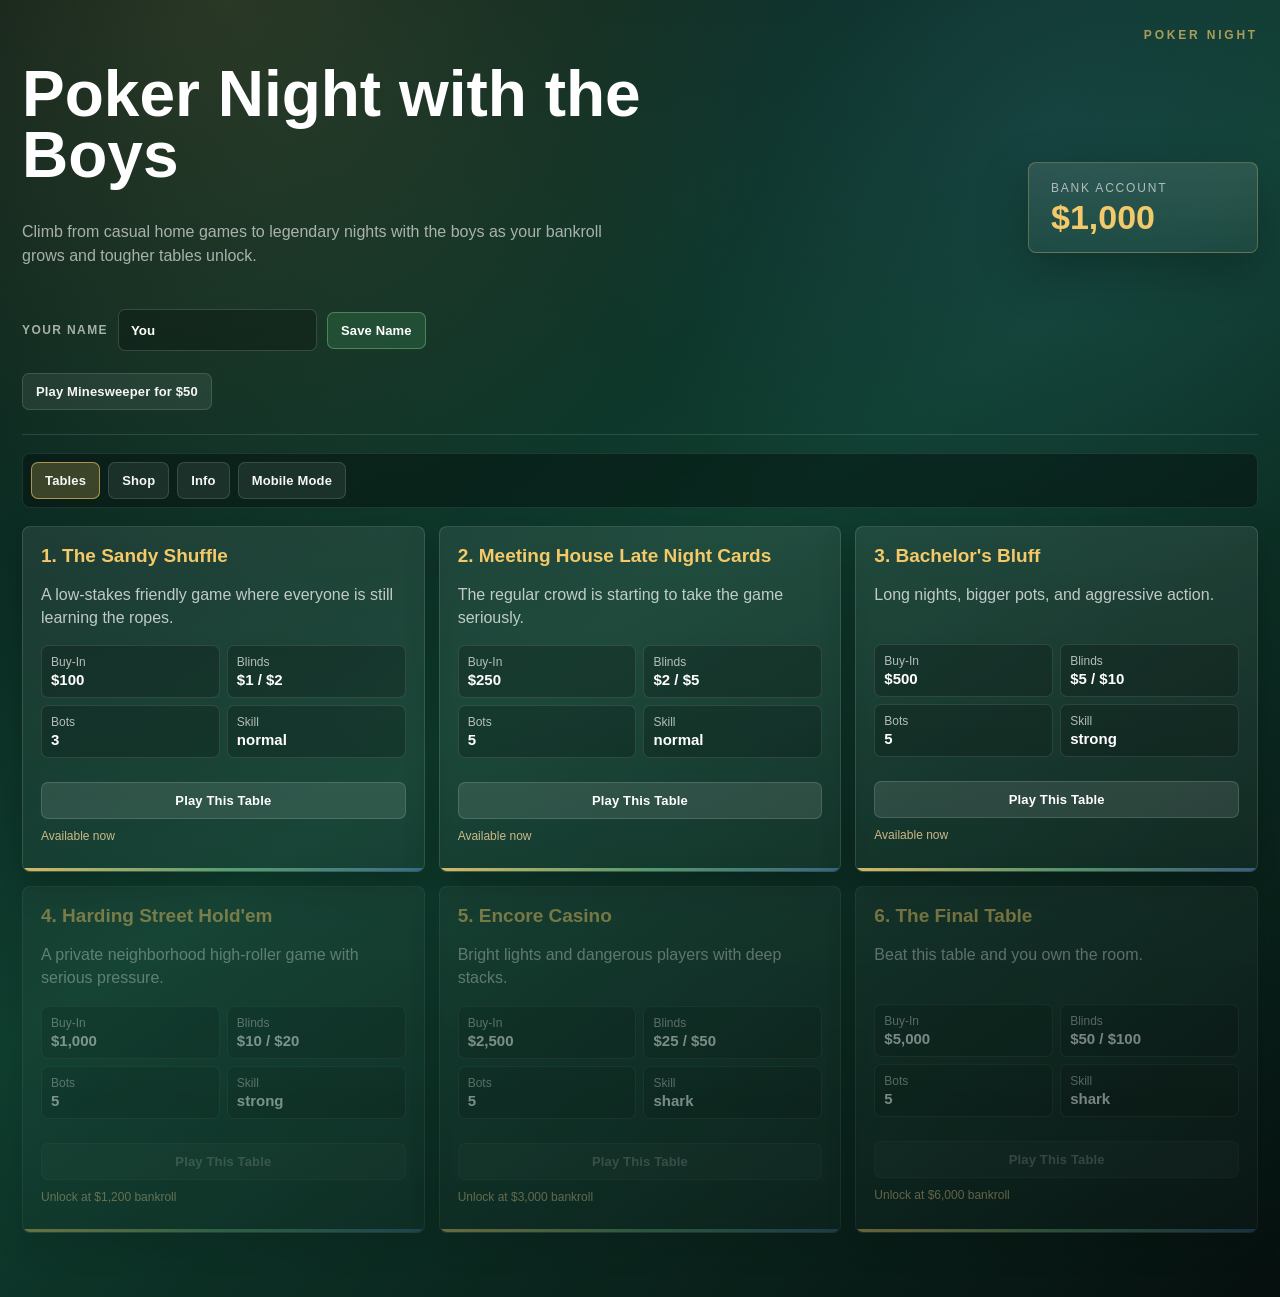
==== index.html @ 71f898cb "Rename pokernight.html to index.html" ====
﻿<!DOCTYPE html>
<html lang="en">
<head>
  <meta charset="UTF-8" />
  <meta name="viewport" content="width=device-width, initial-scale=1.0" />
  <title>Poker Night with the Boys</title>
  <link rel="stylesheet" href="./src/styles.css" />
</head>
<body>
<div class="app">
  <section id="menuScreen">
    <div class="menu-hero">
      <h1>Poker Night with the Boys</h1>
      <p>Climb from casual home games to legendary nights with the boys as your bankroll grows and tougher tables unlock.</p>
      <div class="bankroll-card"><span>Bank Account</span><strong id="menuBankroll">$1,000</strong></div>
      <div class="menu-name-row">
        <label for="playerNameInput">Your Name</label>
        <input id="playerNameInput" type="text" maxlength="18" value="You" />
        <button id="saveNameBtn" class="ok-btn">Save Name</button>
      </div>
      <div class="menu-utility-row">
        <button id="openMinesBtn" class="neutral-btn">Play Minesweeper for $<span id="mineRewardBtnText">50</span></button>
      </div>
    </div>
    <div class="menu-actions">
      <button id="showTablesBtn" class="neutral-btn">Tables</button>
      <button id="showShopBtn" class="neutral-btn">Shop</button>
      <button id="showInfoBtn" class="neutral-btn">Info</button>
      <button id="toggleMobileModeBtn" class="neutral-btn">Mobile Mode</button>
    </div>

    <section id="sessionRecapPanel" class="menu-panel hidden">
      <div class="menu-panel-heading-row">
        <h2>Session Recap</h2>
        <button id="closeSessionRecapBtn" class="neutral-btn">Close Recap</button>
      </div>
      <div id="sessionRecapGrid" class="locations"></div>
    </section>

    <section id="tablesPage" class="menu-page">
      <section id="minesPanel" class="menu-panel hidden">
        <h2>Bailout Minesweeper</h2>
        <p>Clear the board without hitting a mine to earn $<span id="mineRewardText">50</span>.</p>
        <div id="mineStatus">Good luck.</div>
        <div id="mineBoard"></div>
        <div class="menu-panel-actions">
          <button id="flagModeBtn" class="ok-btn">Flag Mode: OFF</button>
          <button id="newMinesBtn" class="neutral-btn">New Minesweeper Board</button>
        </div>
      </section>

      <div class="locations" id="locations"></div>
    </section>

    <section id="shopPage" class="menu-page hidden">
      <div class="menu-page-header">
        <div>
          <h2>Shop</h2>
          <p>Buy upgrades, equip companions, and tune the room before sitting down.</p>
        </div>
        <button class="backToTablesBtn neutral-btn">Back to Tables</button>
      </div>

      <div class="submenu-actions" data-submenu="shop">
        <button id="showPowerUpsTab" class="neutral-btn" data-subpage-target="powerUpsPanel">Power-Ups</button>
        <button id="showCompanionsTab" class="neutral-btn" data-subpage-target="companionsPanel">Companions</button>
        <button id="showCosmeticsTab" class="neutral-btn" data-subpage-target="shopPanel">Cosmetics</button>
      </div>

      <section id="powerUpsPanel" class="menu-panel submenu-panel" data-subpage="shop">
        <h2>Power-Ups</h2>
        <p>Useful unlocks that add information, safety, or small rebates without changing the cards.</p>
        <div id="powerUpsGrid" class="locations"></div>
      </section>

      <section id="companionsPanel" class="menu-panel submenu-panel hidden" data-subpage="shop">
        <h2>Companions</h2>
        <p>Equip one companion for a small passive perk and table flavor.</p>
        <div id="companionsGrid" class="locations"></div>
      </section>

      <section id="shopPanel" class="menu-panel submenu-panel hidden" data-subpage="shop">
        <h2>Cosmetics</h2>
        <p>Buy cosmetics with your bankroll. Owned cosmetics stay unlocked.</p>
        <div id="shopGrid" class="locations"></div>
      </section>
    </section>

    <section id="infoPage" class="menu-page hidden">
      <div class="menu-page-header">
        <div>
          <h2>Info</h2>
          <p>Review opponents, career progress, play style, and achievements.</p>
        </div>
        <button class="backToTablesBtn neutral-btn">Back to Tables</button>
      </div>

      <div class="submenu-actions" data-submenu="info">
        <button id="showBotsTab" class="neutral-btn" data-subpage-target="botsPanel">Bots</button>
        <button id="showCareerTab" class="neutral-btn" data-subpage-target="careerPanel">Career</button>
        <button id="showProfileTab" class="neutral-btn" data-subpage-target="playerProfilePanel">Profile</button>
        <button id="showAchievementsTab" class="neutral-btn" data-subpage-target="achievementsPanel">Achievements</button>
      </div>

      <section id="botsPanel" class="menu-panel submenu-panel" data-subpage="info">
        <h2>Bot Personalities</h2>
        <div id="botsGrid" class="locations"></div>
      </section>

      <section id="careerPanel" class="menu-panel submenu-panel hidden" data-subpage="info">
        <h2>Career Stats</h2>
        <div id="careerStatsGrid" class="locations"></div>
      </section>

      <section id="playerProfilePanel" class="menu-panel submenu-panel hidden" data-subpage="info">
        <h2>Player Profile</h2>
        <div id="playerProfileContent"></div>
      </section>

      <section id="achievementsPanel" class="menu-panel submenu-panel hidden" data-subpage="info">
        <h2>Achievements</h2>
        <div id="achievementsGrid" class="locations"></div>
      </section>
    </section>

    <div style="height:10px"></div>
  </section>

  <section id="gameScreen" class="hidden">
    <header>
      <div class="table-title"><h1 id="tableName">Texas Hold'em</h1><small id="tableSubtitle"></small></div>
      <div class="top-stats">
        <div class="money-summary">
          <div class="money-part"><small>Bank</small><strong id="bankrollTop">$1,000</strong></div>
          <div class="money-part"><small>Table Stack</small><strong id="heroChips">$1,000</strong></div>
          <div class="money-part money-total"><small>Total Money</small><strong id="totalMoneyTop">$2,000</strong></div>
        </div>
        <div class="stat"><small>Hand</small><strong id="handNum">1</strong></div>
        <div class="stat"><small>Pot</small><strong id="topPot">$0</strong></div>
        <div class="stat"><small>To Call</small><strong id="toCall">$0</strong></div>
        
      </div>
    </header>

    <main class="table-wrap">
      <section class="players" id="players"></section>
      <section class="center-area">
        <div class="pot-display">Pot: <span id="pot">$0</span></div>
        <div id="potBreakdown" style="display:flex; justify-content:center; gap:8px; flex-wrap:wrap; margin:0 0 8px;"></div>
        <div id="potChips" class="pot-chips"></div>
        <div id="actionBanner" class="action-banner">Waiting for action...</div>
        <div id="oddsHelperLine" class="odds-helper-line"></div>
        <div class="community" id="community"></div>
        <div class="message" id="message">Choose an action.</div>
        
      </section>
      <section class="hero-area" id="heroArea"></section>
    </main>

    <div class="action-dock">
      <section class="controls">
        <button id="foldBtn" class="danger-btn">Fold</button>
        <button id="checkBtn" class="neutral-btn">Check</button>
        <button id="callBtn">Call</button>
        <button id="betBtn" class="ok-btn">Raise 3x</button>
        <button id="nextHandBtn" class="neutral-btn">Next Hand</button>
      </section>
      <div class="raise-box">
        <button id="raise2xBtn" class="neutral-btn">2x BB</button>
        <button id="raise3xBtn" class="ok-btn">3x BB</button>
        <button id="raise5xBtn" class="neutral-btn">5x BB</button>
        <button id="allInBtn" class="danger-btn">All In</button>
        <button id="oddsTipBtn" class="neutral-btn">Tip SB for Odds</button>
        <div style="display:flex; align-items:center; gap:8px; flex-wrap:wrap; justify-content:center; color:white; font-weight:bold;">
          <label for="customBetSlider">Custom:</label>
          <input id="customBetSlider" type="range" min="0" max="0" step="1" value="0" style="width:160px; accent-color:var(--gold);" />
          <span id="customBetAmount" style="color:var(--gold); min-width:70px; text-align:right;">$0</span>
          <button id="customBetBtn" class="ok-btn">Bet</button>
        </div>
        <button id="leaveTableBtn" class="neutral-btn">Cash Out / Menu</button>
      </div>
    </div>
    <section class="log" id="log"></section>
  </section>
</div>
<script type="module" src="./src/game.js"></script>
</body>
</html>
---- src/styles.css ----
:root{--felt:#0f5f3d;--felt-dark:#07321f;--gold:#f3c969;--card:#f8f8f5;--ink:#171717;--panel:rgba(0,0,0,.38);--danger:#ff8585;--ok:#8fee9f}
    *{box-sizing:border-box} body{margin:0;font-family:Arial,Helvetica,sans-serif;color:#fff;min-height:100vh;background:radial-gradient(circle at center,rgba(255,255,255,.08),transparent 42%),linear-gradient(135deg,var(--felt),var(--felt-dark));overflow-x:hidden}.app{max-width:1680px;margin:0 auto;padding:10px 16px}h1,h2,h3{margin:0}.hidden{display:none!important}button{cursor:pointer;border:0;border-radius:12px;padding:12px 14px;font-weight:800;color:#162113;background:var(--gold);box-shadow:0 6px 0 #9f7730,0 12px 22px rgba(0,0,0,.28)}button:disabled{opacity:.42;cursor:not-allowed}.danger-btn{background:var(--danger);box-shadow:0 6px 0 #9d3535,0 12px 22px rgba(0,0,0,.28)}.ok-btn{background:var(--ok);box-shadow:0 6px 0 #34984a,0 12px 22px rgba(0,0,0,.28)}.neutral-btn{background:#d9e1e8;box-shadow:0 6px 0 #7b858e,0 12px 22px rgba(0,0,0,.28)}
    .menu-hero{text-align:center;padding:26px 12px 18px}.menu-hero h1{font-size:42px;letter-spacing:.5px}.menu-hero p{opacity:.86;font-size:17px}.bankroll-card{display:inline-flex;gap:14px;align-items:center;background:var(--panel);border:1px solid rgba(255,255,255,.16);border-radius:18px;padding:14px 20px;margin-top:10px}.bankroll-card strong{font-size:26px;color:var(--gold)}.locations{display:grid;grid-template-columns:repeat(3,1fr);gap:16px;margin-top:22px}.location{position:relative;min-height:245px;border-radius:24px;padding:18px;background:linear-gradient(145deg,rgba(0,0,0,.34),rgba(255,255,255,.08));border:1px solid rgba(255,255,255,.16);box-shadow:0 18px 45px rgba(0,0,0,.28);overflow:hidden}.location:before{content:"";position:absolute;inset:0;background:radial-gradient(circle at 20% 10%,rgba(243,201,105,.22),transparent 36%);pointer-events:none}.location.locked{filter:grayscale(.75);opacity:.58}.location h3{position:relative;font-size:23px;color:var(--gold)}.location p,.location div,.location button{position:relative}.location p{opacity:.86;min-height:44px}.loc-stats{display:grid;grid-template-columns:1fr 1fr;gap:8px;margin:12px 0}.pill{background:rgba(0,0,0,.32);border:1px solid rgba(255,255,255,.1);border-radius:12px;padding:9px;font-size:13px}.pill b{display:block;color:#fff;font-size:16px;margin-top:2px}.location button{width:100%;margin-top:8px}.unlock-note{font-size:13px;color:#ffdca0;margin-top:10px;min-height:32px}
    header{display:flex;align-items:center;justify-content:space-between;gap:16px;margin-bottom:14px}.top-stats{display:flex;flex-wrap:wrap;gap:10px;justify-content:flex-end;align-items:stretch}.money-summary{display:flex;align-items:center;gap:10px;background:rgba(0,0,0,.46);border:1px solid rgba(243,201,105,.34);border-radius:14px;padding:10px 14px}.money-part{text-align:center;min-width:86px}.money-part small,.stat small{display:block;opacity:.72;font-size:12px;margin-bottom:3px}.money-part strong,.stat strong{color:var(--gold);font-size:18px}.money-total strong{font-size:23px;color:#8fee9f}.money-op{opacity:.72;font-weight:900}.stat{background:var(--panel);border:1px solid rgba(255,255,255,.14);border-radius:14px;padding:10px 12px;min-width:92px;text-align:center}.table-title small{display:block;opacity:.75;margin-top:3px}.table-wrap{position:relative;border-radius:44px;min-height:520px;padding:16px;background:var(--table-felt-bg, radial-gradient(ellipse at center,rgba(255,255,255,.08),transparent 55%),radial-gradient(ellipse at center,#14764c 0%,#0e5838 62%,#07321f 100%));border:14px solid #5a3522;box-shadow:0 24px 70px rgba(0,0,0,.45),inset 0 0 40px rgba(0,0,0,.38);overflow:hidden}.table-wrap:before{content:"";position:absolute;inset:18px;border-radius:34px;border:2px dashed rgba(255,255,255,.14);pointer-events:none}.players{display:grid;grid-template-columns:repeat(5,1fr);gap:10px;position:relative;z-index:2}.seat{background:rgba(0,0,0,.28);border:1px solid rgba(255,255,255,.14);border-radius:18px;padding:10px;min-height:118px;box-shadow:0 10px 24px rgba(0,0,0,.2)}.seat.active{outline:3px solid var(--gold);box-shadow:0 0 24px rgba(243,201,105,.35)}.seat.winner{outline:4px solid #8fee9f;box-shadow:0 0 32px rgba(143,238,159,.65), inset 0 0 28px rgba(143,238,159,.12)}.seat.folded{opacity:.5}.seat.out{opacity:.25;filter:grayscale(1)}.seat-header{display:flex;justify-content:space-between;gap:8px;align-items:center;margin-bottom:8px;font-weight:800}.badge{font-size:11px;padding:3px 7px;border-radius:99px;background:rgba(255,255,255,.16)}.dealer{background:var(--gold);color:#2b1d10}.allin{background:#ffad60;color:#301700}.winner-badge{background:#8fee9f;color:#05300d}.hand-label{margin-top:7px;color:#8fee9f;font-weight:900;font-size:13px;min-height:16px}.cards{display:flex;gap:7px;align-items:center;min-height:56px}.card{width:42px;height:58px;border-radius:7px;background:var(--card);color:var(--ink);display:flex;flex-direction:column;align-items:center;justify-content:center;font-weight:900;box-shadow:0 5px 10px rgba(0,0,0,.28);border:1px solid #ddd;line-height:1}.rank{font-size:17px}.suit{font-size:19px;margin-top:4px}.red{color:#c82127}.black{color:#111}.back{background:var(--card-back-bg, linear-gradient(135deg,rgba(255,255,255,.15),transparent),repeating-linear-gradient(45deg,#183a8c,#183a8c 5px,#10265c 5px,#10265c 10px));border-color:var(--card-back-border,#98b5ff)}.seat-info{display:grid;grid-template-columns:repeat(2,1fr);gap:5px;margin-top:8px;font-size:13px}.center-area{position:relative;z-index:2;margin:18px auto 14px;text-align:center;max-width:980px;background:rgba(0,0,0,.22);border:1px solid rgba(255,255,255,.12);border-radius:24px;padding:14px}.community{display:flex;justify-content:center;flex-wrap:wrap;gap:11px;min-height:72px;margin:10px 0 16px}.community .card{width:54px;height:74px;border-radius:9px}.community .rank{font-size:21px}.community .suit{font-size:24px}.pot-display{font-size:22px;color:var(--gold);font-weight:900;margin-bottom:8px}.chip-stack{display:inline-flex;align-items:flex-end;gap:3px;margin-left:5px;vertical-align:middle;animation:chipBounce .28s ease-out both}.bank-chip-stack{display:inline-flex;align-items:flex-end;margin-left:8px;vertical-align:middle;height:30px}.stack-column{position:relative;width:18px;height:30px;margin-right:3px}.stack-column .chip{position:absolute;left:0}.stack-column .chip:nth-child(1){bottom:0}.stack-column .chip:nth-child(2){bottom:4px}.stack-column .chip:nth-child(3){bottom:8px}.stack-column .chip:nth-child(4){bottom:12px}.chip{width:18px;height:18px;border-radius:50%;background:var(--chip-white-bg, radial-gradient(circle at 35% 35%,#ffffff 0 14%,#f1f1f1 15% 60%,#bcbcbc 61% 100%));border:var(--chip-border-width,2px) solid var(--chip-white-border, rgba(90,90,90,.75));box-shadow:var(--chip-shadow,0 2px 4px rgba(0,0,0,.35))}.chip.redchip{background:var(--chip-red-bg, radial-gradient(circle at 35% 35%,#fff 0 14%,#ff6b6b 15% 60%,#a32020 61% 100%));border-color:var(--chip-red-border,#6d1414)}.chip.bluechip{background:var(--chip-blue-bg, radial-gradient(circle at 35% 35%,#fff 0 14%,#74b8ff 15% 60%,#1d4f88 61% 100%));border-color:var(--chip-blue-border,#15385f)}.pot-chips{display:flex;justify-content:center;gap:5px;margin:8px 0 2px;animation:potPop .25s ease-out both}.action-banner{margin:10px auto 6px;padding:12px 16px;border-radius:16px;background:rgba(243,201,105,.16);border:1px solid rgba(243,201,105,.45);color:var(--gold);font-size:20px;font-weight:900;min-height:48px;display:flex;align-items:center;justify-content:center}.odds-helper-line{min-height:22px;font-size:13px;line-height:1.25;opacity:.78;color:#fff}.odds-helper-line.good{color:var(--ok);font-weight:800}.message{min-height:38px;font-size:16px;line-height:1.35;opacity:.95}.hero-area{position:relative;z-index:2;max-width:760px;margin:0 auto}.controls{margin-top:10px;display:grid;grid-template-columns:repeat(5,minmax(88px,1fr));gap:8px}.raise-box{margin-top:12px;display:flex;gap:8px;align-items:center;justify-content:center;background:rgba(0,0,0,.22);border-radius:14px;padding:10px}.log{margin-top:10px;background:rgba(0,0,0,.32);border:1px solid rgba(255,255,255,.12);border-radius:18px;padding:12px;max-height:150px;overflow:auto;font-size:13px;line-height:1.35}.log div{padding:3px 0;border-bottom:1px solid rgba(255,255,255,.06)}select{border-radius:9px;padding:8px 10px;font-weight:800;border:0}@keyframes chipBounce{from{opacity:0;transform:translateY(-8px) scale(.8)}to{opacity:1;transform:translateY(0) scale(1)}}@keyframes potPop{from{opacity:0;transform:scale(.75)}to{opacity:1;transform:scale(1)}}
    @media(max-width:1200px){.players{grid-template-columns:repeat(3,1fr)}}@media(max-width:900px){.locations{grid-template-columns:1fr 1fr}.players{grid-template-columns:1fr 1fr}.controls{grid-template-columns:1fr 1fr}.table-wrap{padding:14px;border-width:8px;border-radius:26px}}@media(max-width:620px){.locations,.players{grid-template-columns:1fr}.controls{grid-template-columns:1fr}.menu-hero h1{font-size:30px}}
    body.mobile-mode .app{padding:6px 8px}body.mobile-mode header{display:block;margin-bottom:8px}body.mobile-mode .table-title{text-align:center;margin-bottom:8px}body.mobile-mode .table-title h1{font-size:24px}body.mobile-mode .table-title small{font-size:12px}body.mobile-mode .top-stats{display:grid;grid-template-columns:1fr 1fr 1fr;gap:6px}body.mobile-mode .money-summary{grid-column:1/-1;display:grid;grid-template-columns:repeat(3,1fr);gap:6px;padding:8px}body.mobile-mode .money-part{min-width:0}body.mobile-mode .money-part strong{font-size:16px}body.mobile-mode .money-total strong{font-size:19px}body.mobile-mode .stat{min-width:0;padding:8px 6px}body.mobile-mode .table-wrap{border-width:6px;border-radius:20px;min-height:0;padding:8px}body.mobile-mode .players{grid-template-columns:1fr 1fr;gap:6px}body.mobile-mode .seat{min-height:0;padding:7px;border-radius:12px}body.mobile-mode .seat-header{font-size:13px;margin-bottom:5px}body.mobile-mode .seat-info{grid-template-columns:1fr;font-size:12px;gap:2px}body.mobile-mode .seat-info span:nth-child(2),body.mobile-mode .seat-info span:nth-child(4){display:none}body.mobile-mode .card{width:34px;height:48px}body.mobile-mode .community .card{width:43px;height:60px}body.mobile-mode .center-area{margin:8px auto;padding:9px;border-radius:16px}body.mobile-mode .action-banner{font-size:16px;min-height:38px;margin:8px auto;padding:9px}body.mobile-mode .message{font-size:14px;min-height:30px}body.mobile-mode .hero-area{max-width:none}body.mobile-mode .controls{position:sticky;bottom:0;z-index:5;grid-template-columns:repeat(2,1fr);gap:6px;background:rgba(4,25,16,.92);padding:8px;border-radius:14px 14px 0 0}body.mobile-mode .controls button,body.mobile-mode .raise-box button{padding:12px 8px}body.mobile-mode .raise-box{display:grid;grid-template-columns:repeat(2,1fr);gap:6px;padding:8px}body.mobile-mode .log{max-height:90px;font-size:12px}
    body.mobile-mode .table-title small,body.mobile-mode .log,body.mobile-mode .seat-header small,body.mobile-mode #players .hand-label{display:none}body.mobile-mode .pot-display{font-size:18px;margin-bottom:4px}body.mobile-mode #potBreakdown{margin-bottom:4px!important}body.mobile-mode #potBreakdown .pill{padding:5px 7px;min-width:86px!important;font-size:12px}body.mobile-mode .players .cards{min-height:42px;gap:4px}body.mobile-mode .players .card{width:29px;height:41px;border-radius:6px}body.mobile-mode .players .rank{font-size:13px}body.mobile-mode .players .suit{font-size:14px;margin-top:2px}body.mobile-mode .community{gap:6px;min-height:58px;margin:6px 0 8px}body.mobile-mode .pot-chips{margin:0}body.mobile-mode .action-banner{margin:6px auto 8px}body.mobile-mode #heroArea .seat{padding:8px}body.mobile-mode #heroArea .cards{justify-content:center}body.mobile-mode .controls{margin-top:6px}body.mobile-mode .raise-box{margin-top:6px}body.mobile-mode .raise-box div{grid-column:1/-1;font-size:13px}body.mobile-mode #customBetSlider{width:130px!important}
    body.mobile-mode #gameScreen{min-height:100dvh;display:flex;flex-direction:column}body.mobile-mode #gameScreen>header{display:none}body.mobile-mode .top-stats{grid-template-columns:repeat(3,minmax(0,1fr));align-items:stretch}body.mobile-mode .top-stats .stat{padding:6px 4px;border-radius:10px}body.mobile-mode .top-stats .stat small{font-size:10px}body.mobile-mode .top-stats .stat strong{font-size:14px}body.mobile-mode .money-summary{border-radius:12px}body.mobile-mode .table-wrap{display:flex;flex-direction:column;gap:8px;flex:1;order:2;border-radius:18px;padding:7px;background:var(--table-felt-bg,radial-gradient(ellipse at center,rgba(255,255,255,.08),transparent 55%),radial-gradient(ellipse at center,#14764c 0%,#0e5838 62%,#07321f 100%))}body.mobile-mode .table-wrap:before{inset:8px;border-radius:14px}body.mobile-mode .players{display:flex;grid-template-columns:none;gap:7px;overflow-x:auto;scroll-snap-type:x proximity;padding:2px 1px 7px;-webkit-overflow-scrolling:touch}body.mobile-mode #players .seat{flex:0 0 138px;scroll-snap-align:start}body.mobile-mode #players .seat-info{display:block!important;margin-top:5px;font-size:12px}body.mobile-mode #players .seat-info span{display:none!important}body.mobile-mode #players .seat-info span:first-child{display:block!important;color:var(--gold);font-weight:900}body.mobile-mode #players .seat-header{align-items:flex-start;min-height:31px}body.mobile-mode #players .seat-header>span:first-child{max-width:82px;white-space:nowrap;overflow:hidden;text-overflow:ellipsis}body.mobile-mode .center-area{order:2;margin:0;max-width:none}body.mobile-mode .hero-area{order:3}body.mobile-mode #heroArea .seat{border-color:rgba(243,201,105,.35);background:rgba(0,0,0,.38)}body.mobile-mode #heroArea .seat-info{display:grid;grid-template-columns:repeat(3,1fr);font-size:12px;text-align:center}body.mobile-mode #heroArea .seat-info span:nth-child(4){display:none}body.mobile-mode #heroArea .seat-info span:first-child b{color:var(--gold)}body.mobile-mode .action-dock{position:sticky;bottom:0;order:4;z-index:8;background:rgba(4,25,16,.94);border:1px solid rgba(255,255,255,.12);border-radius:14px 14px 0 0;padding:8px;box-shadow:0 -12px 30px rgba(0,0,0,.28)}body.mobile-mode .controls{position:static;display:grid;grid-template-columns:repeat(4,minmax(0,1fr));gap:6px;margin:0;padding:0;background:transparent;border-radius:0;box-shadow:none}body.mobile-mode #nextHandBtn{grid-column:1/-1}body.mobile-mode .raise-box{position:static;display:grid;grid-template-columns:1fr 1fr;gap:6px;margin:6px 0 0;padding:6px 0 0;background:transparent;border:0;border-top:1px solid rgba(255,255,255,.12);border-radius:0}body.mobile-mode .raise-box div{display:none!important}body.mobile-mode #raise2xBtn,body.mobile-mode #raise3xBtn,body.mobile-mode #raise5xBtn{display:none}body.mobile-mode #leaveTableBtn{grid-column:1/-1}body.mobile-mode #betBtn{touch-action:none;user-select:none}body.mobile-mode #betBtn.dragging-bet{transform:translateY(-2px);box-shadow:0 8px 0 #34984a,0 18px 34px rgba(0,0,0,.38)}body.mobile-mode .message{display:none}
    body.mobile-mode #shopGrid .pill{display:grid!important;grid-template-columns:1fr;align-items:stretch!important;gap:8px!important}body.mobile-mode #shopGrid .pill>div{min-width:0}body.mobile-mode #shopGrid .pill button{width:100%;margin:0}body.mobile-mode #companionsGrid .location,body.mobile-mode #powerUpsGrid .location{display:flex;flex-direction:column;min-height:190px}body.mobile-mode #companionsGrid .location p,body.mobile-mode #powerUpsGrid .location p{min-height:0}body.mobile-mode #companionsGrid .location .pill,body.mobile-mode #powerUpsGrid .location .pill{margin-top:auto}body.mobile-mode #companionsGrid .location button,body.mobile-mode #powerUpsGrid .location button{width:100%;margin-top:8px}
    .table-wrap:after{content:var(--table-logo-text,"");position:absolute;left:var(--table-logo-left,50%);top:var(--table-logo-top,30%);transform:translate(-50%,-50%) rotate(var(--table-logo-rotate,0deg));z-index:1;pointer-events:none;white-space:pre-line;text-align:center;font-weight:900;font-size:var(--table-logo-size,34px);letter-spacing:var(--table-logo-spacing,2px);line-height:1.05;color:var(--table-logo-color,rgba(255,255,255,0));opacity:var(--table-logo-opacity,0);text-shadow:var(--table-logo-shadow,0 3px 12px rgba(0,0,0,.22))}
    .profile-wrap{display:grid;grid-template-columns:minmax(260px,420px) 1fr;gap:18px;align-items:center;max-width:980px;margin:18px auto 0}.profile-radar{background:rgba(0,0,0,.28);border:1px solid rgba(255,255,255,.14);border-radius:18px;padding:12px}.profile-radar svg{display:block;width:100%;height:auto}.profile-label{fill:#fff;font-size:13px;font-weight:900}.profile-style-label{fill:var(--gold);font-size:12px;font-weight:900}.profile-tip-label{cursor:pointer;text-decoration:underline;text-decoration-thickness:1px;text-underline-offset:3px}.profile-tip-label:hover,.profile-tip-label:focus{filter:drop-shadow(0 0 5px rgba(243,201,105,.85));outline:none}.profile-axis{stroke:rgba(255,255,255,.34);stroke-width:2}.profile-ring{fill:none;stroke:rgba(255,255,255,.16);stroke-width:1.5}.profile-shape{fill:rgba(143,238,159,.34);stroke:#8fee9f;stroke-width:3}.profile-dot{fill:#8fee9f;stroke:#102115;stroke-width:2}.profile-stats{display:grid;grid-template-columns:repeat(2,minmax(140px,1fr));gap:10px}.profile-stat-btn{display:block;width:100%;padding:0;background:transparent;box-shadow:none;color:#fff;text-align:left;border-radius:0}.profile-stat-btn span{display:block;opacity:.9}.profile-stat-btn b{display:block;color:var(--gold);font-size:16px;margin-top:2px}.profile-info{margin-top:12px;background:rgba(0,0,0,.28);border:1px solid rgba(243,201,105,.28);border-radius:14px;padding:12px;line-height:1.4;min-height:78px}.profile-info b{display:block;color:var(--gold);margin-bottom:5px}.profile-note{opacity:.78;line-height:1.45;margin:12px 0 0}.profile-note b{color:var(--gold)}@media(max-width:760px){.profile-wrap{grid-template-columns:1fr}.profile-stats{grid-template-columns:1fr}}

    body{background:radial-gradient(circle at 18% 0%,rgba(243,201,105,.14),transparent 34%),radial-gradient(circle at 82% 10%,rgba(96,165,250,.10),transparent 30%),linear-gradient(145deg,#081b17 0%,#0f3e2f 48%,#06100e 100%)}.app{padding:18px 22px 30px}#menuScreen{max-width:1280px;margin:0 auto;padding:10px 0 24px}.menu-hero{position:relative;text-align:left;padding:36px 0 24px;display:grid;grid-template-columns:minmax(0,1fr) auto;gap:22px;align-items:end;border-bottom:1px solid rgba(255,255,255,.12)}.menu-hero:before{content:"Poker Night";position:absolute;right:0;top:0;font-size:12px;font-weight:800;letter-spacing:2.8px;text-transform:uppercase;color:rgba(243,201,105,.68)}.menu-hero h1{font-size:clamp(34px,5vw,64px);font-weight:900;line-height:.95;letter-spacing:0;max-width:720px}.menu-hero p{grid-column:1;max-width:620px;margin:12px 0 0;color:rgba(255,255,255,.72);font-size:16px;line-height:1.55}.bankroll-card{grid-column:2;grid-row:1 / span 3;align-self:center;display:grid;gap:5px;min-width:230px;margin:0;padding:18px 22px;background:linear-gradient(180deg,rgba(255,255,255,.105),rgba(255,255,255,.045));border:1px solid rgba(243,201,105,.28);border-radius:8px;box-shadow:0 18px 50px rgba(0,0,0,.28)}.bankroll-card span{font-size:12px;text-transform:uppercase;letter-spacing:1.8px;color:rgba(255,255,255,.62)}.bankroll-card strong{font-size:34px;color:#f3c969;line-height:1}.menu-name-row,.menu-utility-row{grid-column:1;display:flex;align-items:center;gap:10px;flex-wrap:wrap}.menu-name-row{margin-top:18px}.menu-name-row label{font-size:12px;text-transform:uppercase;letter-spacing:1.4px;color:rgba(255,255,255,.62);font-weight:800}.menu-name-row input{height:42px;min-width:190px;border:1px solid rgba(255,255,255,.16);border-radius:7px;padding:0 12px;background:rgba(0,0,0,.24);color:#fff;font-weight:800;outline:none}.menu-name-row input:focus{border-color:rgba(243,201,105,.72);box-shadow:0 0 0 3px rgba(243,201,105,.12)}.menu-utility-row{margin-top:0}.menu-actions{display:flex;flex-wrap:wrap;gap:8px;margin:18px 0 4px;padding:8px;background:rgba(3,14,12,.46);border:1px solid rgba(255,255,255,.10);border-radius:8px;backdrop-filter:blur(16px)}#menuScreen button{border-radius:7px;padding:10px 13px;font-size:13px;font-weight:850;letter-spacing:.15px;color:#fff;background:rgba(255,255,255,.10);border:1px solid rgba(255,255,255,.14);box-shadow:none;transition:transform .16s ease,border-color .16s ease,background .16s ease,box-shadow .16s ease}#menuScreen button:hover:not(:disabled){transform:translateY(-1px);border-color:rgba(243,201,105,.48);background:rgba(243,201,105,.14);box-shadow:0 10px 26px rgba(0,0,0,.22)}#menuScreen button:disabled{opacity:.38}#menuScreen .ok-btn{background:rgba(84,190,117,.18);border-color:rgba(143,238,159,.35)}#menuScreen .danger-btn{background:rgba(255,133,133,.15);border-color:rgba(255,133,133,.34)}#menuScreen .neutral-btn{background:rgba(255,255,255,.075);border-color:rgba(255,255,255,.13);color:#f5f7f3}.menu-panel{margin-top:18px;padding:20px;background:linear-gradient(180deg,rgba(255,255,255,.075),rgba(255,255,255,.035));border:1px solid rgba(255,255,255,.12);border-radius:8px;box-shadow:0 18px 48px rgba(0,0,0,.22)}.menu-panel h2{color:#f3c969;text-align:left;font-size:22px;letter-spacing:0}.menu-panel p{max-width:720px;margin:8px 0 0;color:rgba(255,255,255,.72);line-height:1.45}.menu-panel-heading-row{display:flex;align-items:center;justify-content:space-between;gap:12px;flex-wrap:wrap}.menu-panel-actions{display:flex;gap:10px;justify-content:center;flex-wrap:wrap}.locations{grid-template-columns:repeat(3,minmax(0,1fr));gap:14px;margin-top:18px}.location{min-height:225px;border-radius:8px;padding:18px;background:linear-gradient(180deg,rgba(255,255,255,.08),rgba(255,255,255,.035));border:1px solid rgba(255,255,255,.12);box-shadow:0 14px 34px rgba(0,0,0,.24)}.location:before{inset:auto 0 0;height:3px;background:linear-gradient(90deg,rgba(243,201,105,.88),rgba(143,238,159,.54),rgba(96,165,250,.44))}.location:hover{border-color:rgba(243,201,105,.34);transform:translateY(-1px);transition:transform .16s ease,border-color .16s ease}.location h3{font-size:19px;color:#f3c969;line-height:1.2}.location p{opacity:.72;line-height:1.42;min-height:44px}.loc-stats{gap:7px;margin:14px 0}.pill{border-radius:7px;background:rgba(0,0,0,.20);border-color:rgba(255,255,255,.11);padding:9px;color:rgba(255,255,255,.68);font-size:12px}.pill b{font-size:15px;color:#fff}.unlock-note{color:rgba(255,220,160,.78);font-size:12px;min-height:24px}.location.locked{filter:none;opacity:.46}.location button{margin-top:10px}#mineStatus{margin:12px 0 14px;font-weight:900;color:#f3c969}#mineBoard{display:grid;grid-template-columns:repeat(6,42px);gap:6px;justify-content:center;margin:0 auto 14px}
    @media(max-width:900px){.app{padding:14px 14px 24px}.menu-hero{grid-template-columns:1fr;text-align:left;padding-top:32px}.menu-hero:before{left:0;right:auto}.bankroll-card{grid-column:1;grid-row:auto;min-width:0;width:100%;max-width:360px}.menu-actions{align-items:stretch}.menu-actions button{flex:1 1 150px}.locations{grid-template-columns:1fr 1fr}}@media(max-width:620px){.menu-hero h1{font-size:34px}.locations{grid-template-columns:1fr}.menu-name-row input{flex:1 1 180px}.menu-panel{padding:15px}.location{min-height:0}}
    .menu-actions button.active{background:rgba(243,201,105,.22)!important;border-color:rgba(243,201,105,.62)!important;color:#fff;box-shadow:inset 0 0 0 1px rgba(243,201,105,.18)}.menu-page{animation:menuPageIn .18s ease both}.menu-page-header{display:flex;align-items:flex-end;justify-content:space-between;gap:16px;margin-top:22px;padding:18px 0 16px;border-bottom:1px solid rgba(255,255,255,.12)}.menu-page-header h2{font-size:32px;color:#f3c969;line-height:1.15}.menu-page-header p{max-width:640px;margin:8px 0 0;color:rgba(255,255,255,.68);line-height:1.45}.menu-page-header button{white-space:nowrap}.menu-page .menu-panel{margin-top:18px}.menu-page .menu-panel:first-of-type{margin-top:18px}@keyframes menuPageIn{from{opacity:0;transform:translateY(6px)}to{opacity:1;transform:translateY(0)}}@media(max-width:700px){.menu-page-header{align-items:flex-start;flex-direction:column}.menu-page-header button{width:100%}}
    .submenu-actions{display:flex;gap:8px;flex-wrap:wrap;margin:14px 0 0;padding:6px;background:rgba(0,0,0,.20);border:1px solid rgba(255,255,255,.10);border-radius:8px}.submenu-actions button{flex:0 1 auto;min-width:128px}.submenu-actions button.active{background:rgba(143,238,159,.16)!important;border-color:rgba(143,238,159,.46)!important;color:#fff}.submenu-panel{animation:menuPageIn .16s ease both}@media(max-width:620px){.submenu-actions button{flex:1 1 140px;min-width:0}}
    .chip-flight{position:fixed;z-index:9999;pointer-events:none;animation:chipFly .72s cubic-bezier(.18,.76,.22,1) var(--chip-delay,0ms) both;will-change:transform,opacity}.pot-chips{position:relative}.pot-chips:after{content:"";position:absolute;left:50%;top:50%;width:56px;height:24px;border-radius:50%;transform:translate(-50%,-50%);background:rgba(243,201,105,.12);opacity:0;pointer-events:none}.pot-chips:not(:empty):after{animation:potGlow .56s ease-out}.seat.winner .bank-chip-stack{animation:winnerStackPop .5s ease-out both}@keyframes chipFly{0%{opacity:0;transform:translate3d(0,0,0) scale(.72) rotate(0deg)}12%{opacity:1}58%{transform:translate3d(calc(var(--chip-x) * .58),calc(var(--chip-y) * .58 - var(--chip-arc)),0) scale(1.08) rotate(180deg)}100%{opacity:.08;transform:translate3d(var(--chip-x),var(--chip-y),0) scale(.9) rotate(360deg)}}@keyframes potGlow{0%{opacity:.85;transform:translate(-50%,-50%) scale(.5)}100%{opacity:0;transform:translate(-50%,-50%) scale(1.8)}}@keyframes winnerStackPop{from{transform:translateY(7px) scale(.9);filter:brightness(1.4)}to{transform:translateY(0) scale(1);filter:brightness(1)}}@media(prefers-reduced-motion:reduce){.chip-flight,.pot-chips:after,.seat.winner .bank-chip-stack{animation:none!important}}
    body.mobile-mode #potChips{display:flex;min-height:21px;align-items:center;justify-content:center;gap:3px;margin:0 auto 3px;transform:scale(.82);transform-origin:center}body.mobile-mode .seat .chip-stack,body.mobile-mode .seat .bank-chip-stack{display:inline-flex;transform:scale(.72);transform-origin:left bottom;margin-left:3px;height:20px;max-width:54px;overflow:hidden;vertical-align:middle}body.mobile-mode .seat .chip-stack .chip,body.mobile-mode .seat .bank-chip-stack .chip{width:14px;height:14px;border-width:1px}body.mobile-mode .seat .stack-column{width:14px;height:22px;margin-right:1px}body.mobile-mode .seat .stack-column .chip:nth-child(2){bottom:3px}body.mobile-mode .seat .stack-column .chip:nth-child(3){bottom:6px}body.mobile-mode .seat .stack-column .chip:nth-child(4){bottom:9px}body.mobile-mode .pot-chips .chip{width:15px;height:15px;border-width:1px}body.mobile-mode .chip-flight{transform-origin:center}
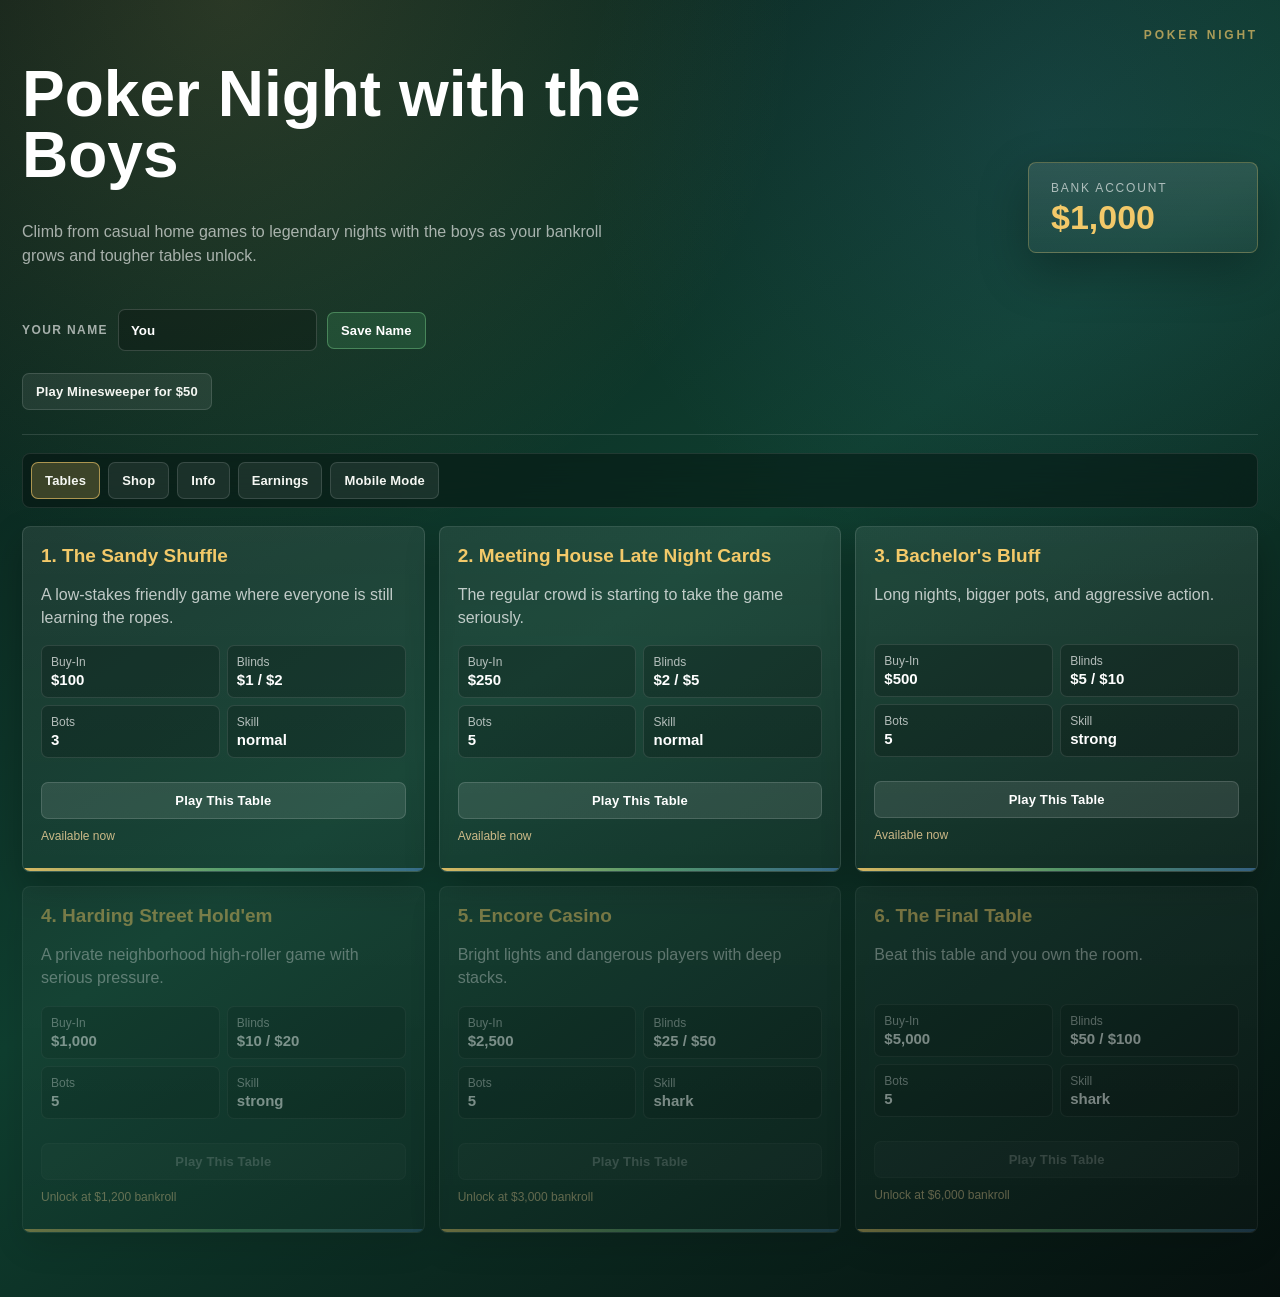
==== commit 02a8ce02: "Add files via upload" ====
--- a/index.html
+++ b/index.html
@@ -1,189 +1,262 @@
-﻿<!DOCTYPE html>
-<html lang="en">
-<head>
-  <meta charset="UTF-8" />
-  <meta name="viewport" content="width=device-width, initial-scale=1.0" />
+﻿<!DOCTYPE html>
+<html lang="en">
+<head>
+  <meta charset="UTF-8" />
+  <meta name="viewport" content="width=device-width, initial-scale=1.0" />
   <title>Poker Night with the Boys</title>
-  <link rel="stylesheet" href="./src/styles.css" />
-</head>
-<body>
-<div class="app">
-  <section id="menuScreen">
-    <div class="menu-hero">
-      <h1>Poker Night with the Boys</h1>
-      <p>Climb from casual home games to legendary nights with the boys as your bankroll grows and tougher tables unlock.</p>
-      <div class="bankroll-card"><span>Bank Account</span><strong id="menuBankroll">$1,000</strong></div>
-      <div class="menu-name-row">
-        <label for="playerNameInput">Your Name</label>
-        <input id="playerNameInput" type="text" maxlength="18" value="You" />
-        <button id="saveNameBtn" class="ok-btn">Save Name</button>
-      </div>
-      <div class="menu-utility-row">
-        <button id="openMinesBtn" class="neutral-btn">Play Minesweeper for $<span id="mineRewardBtnText">50</span></button>
-      </div>
-    </div>
-    <div class="menu-actions">
-      <button id="showTablesBtn" class="neutral-btn">Tables</button>
-      <button id="showShopBtn" class="neutral-btn">Shop</button>
-      <button id="showInfoBtn" class="neutral-btn">Info</button>
-      <button id="toggleMobileModeBtn" class="neutral-btn">Mobile Mode</button>
-    </div>
+  <link rel="stylesheet" href="./src/styles.css" />
+</head>
+<body>
+<div class="app">
+  <section id="menuScreen">
+    <div class="menu-hero">
+      <h1>Poker Night with the Boys</h1>
+      <p>Climb from casual home games to legendary nights with the boys as your bankroll grows and tougher tables unlock.</p>
+      <div class="bankroll-card"><span>Bank Account</span><strong id="menuBankroll">$1,000</strong></div>
+      <div class="menu-name-row">
+        <label for="playerNameInput">Your Name</label>
+        <input id="playerNameInput" type="text" maxlength="18" value="You" />
+        <button id="saveNameBtn" class="ok-btn">Save Name</button>
+      </div>
+      <div class="menu-utility-row">
+        <button id="openMinesBtn" class="neutral-btn">Play Minesweeper for $<span id="mineRewardBtnText">50</span></button>
+      </div>
+    </div>
+    <div class="menu-actions">
+      <button id="showTablesBtn" class="neutral-btn">Tables</button>
+      <button id="showShopBtn" class="neutral-btn">Shop</button>
+      <button id="showInfoBtn" class="neutral-btn">Info</button>
+      <button id="showPassiveIncomeBtn" class="neutral-btn">Earnings</button>
+      <button id="toggleMobileModeBtn" class="neutral-btn">Mobile Mode</button>
+    </div>
+
+    <section id="sessionRecapPanel" class="menu-panel hidden">
+      <div class="menu-panel-heading-row">
+        <h2>Session Recap</h2>
+        <button id="closeSessionRecapBtn" class="neutral-btn">Close Recap</button>
+      </div>
+      <div id="sessionRecapGrid" class="locations"></div>
+    </section>
+
+    <section id="tablesPage" class="menu-page">
+      <div class="locations" id="locations"></div>
+    </section>
+
+    <section id="shopPage" class="menu-page hidden">
+      <div class="menu-page-header">
+        <div>
+          <h2>Shop</h2>
+          <p>Buy upgrades, equip companions, and tune the room before sitting down.</p>
+        </div>
+        <button class="backToTablesBtn neutral-btn">Back to Tables</button>
+      </div>
+
+      <div class="submenu-actions" data-submenu="shop">
+        <button id="showPowerUpsTab" class="neutral-btn" data-subpage-target="powerUpsPanel">Power-Ups</button>
+        <button id="showCompanionsTab" class="neutral-btn" data-subpage-target="companionsPanel">Companions</button>
+        <button id="showCosmeticsTab" class="neutral-btn" data-subpage-target="shopPanel">Cosmetics</button>
+      </div>
+
+      <section id="powerUpsPanel" class="menu-panel submenu-panel" data-subpage="shop">
+        <h2>Power-Ups</h2>
+        <p>Useful unlocks that add information, safety, or small rebates without changing the cards.</p>
+        <div id="powerUpsGrid" class="locations"></div>
+      </section>
+
+      <section id="companionsPanel" class="menu-panel submenu-panel hidden" data-subpage="shop">
+        <h2>Companions</h2>
+        <p>Equip one companion for a small passive perk and table flavor.</p>
+        <div id="companionsGrid" class="locations"></div>
+      </section>
+
+      <section id="shopPanel" class="menu-panel submenu-panel hidden" data-subpage="shop">
+        <h2>Cosmetics</h2>
+        <p>Buy cosmetics with your bankroll. Owned cosmetics stay unlocked.</p>
+        <div id="shopGrid" class="locations"></div>
+      </section>
+    </section>
+
+    <section id="infoPage" class="menu-page hidden">
+      <div class="menu-page-header">
+        <div>
+          <h2>Info</h2>
+          <p>Review opponents, career progress, play style, and achievements.</p>
+        </div>
+        <button class="backToTablesBtn neutral-btn">Back to Tables</button>
+      </div>
+
+      <div class="submenu-actions" data-submenu="info">
+        <button id="showBotsTab" class="neutral-btn" data-subpage-target="botsPanel">Bots</button>
+        <button id="showCareerTab" class="neutral-btn" data-subpage-target="careerPanel">Career</button>
+        <button id="showProfileTab" class="neutral-btn" data-subpage-target="playerProfilePanel">Profile</button>
+        <button id="showAchievementsTab" class="neutral-btn" data-subpage-target="achievementsPanel">Achievements</button>
+      </div>
+
+      <section id="botsPanel" class="menu-panel submenu-panel" data-subpage="info">
+        <h2>Bot Personalities</h2>
+        <div id="botsGrid" class="locations"></div>
+      </section>
+
+      <section id="careerPanel" class="menu-panel submenu-panel hidden" data-subpage="info">
+        <h2>Career Stats</h2>
+        <div id="careerStatsGrid" class="locations"></div>
+      </section>
+
+      <section id="playerProfilePanel" class="menu-panel submenu-panel hidden" data-subpage="info">
+        <h2>Player Profile</h2>
+        <div id="playerProfileContent"></div>
+      </section>
+
+      <section id="achievementsPanel" class="menu-panel submenu-panel hidden" data-subpage="info">
+        <h2>Achievements</h2>
+        <div id="achievementsGrid" class="locations"></div>
+      </section>
+    </section>
+
+    <section id="passiveIncomePage" class="menu-page hidden">
+      <div class="menu-page-header">
+        <div>
+          <h2>Earnings</h2>
+          <p>Build passive bankroll engines or grind out active side cash between poker sessions.</p>
+        </div>
+        <button class="backToTablesBtn neutral-btn">Back to Tables</button>
+      </div>
+
+      <div class="submenu-actions" data-submenu="passive">
+        <button id="showMinesweeperTab" class="neutral-btn" data-subpage-target="minesPanel">Minesweeper</button>
+        <button id="showSponsoredTablesTab" class="neutral-btn" data-subpage-target="sponsoredTablesPanel">Sponsored Tables</button>
+        <button id="showDrakeCoinTab" class="neutral-btn" data-subpage-target="drakeCoinPanel">DrakeCoin</button>
+        <button id="showRothIraTab" class="neutral-btn" data-subpage-target="rothIraPanel">Roth IRA</button>
+      </div>
+
+      <section id="minesPanel" class="menu-panel submenu-panel" data-subpage="passive">
+        <h2>Bailout Minesweeper</h2>
+        <p>Clear the board without hitting a mine to earn $<span id="mineRewardText">50</span>.</p>
+        <div id="mineStatus">Good luck.</div>
+        <div id="mineBoard"></div>
+        <div class="menu-panel-actions">
+          <button id="flagModeBtn" class="ok-btn">Flag Mode: OFF</button>
+          <button id="newMinesBtn" class="neutral-btn">New Minesweeper Board</button>
+        </div>
+      </section>
+
+      <section id="sponsoredTablesPanel" class="menu-panel passive-income-panel submenu-panel hidden" data-subpage="passive">
+        <h2>Sponsored Tables</h2>
+        <p>Back small poker-night ventures that earn steady cash over time.</p>
+        <div class="passive-summary">
+          <div class="pill">Ready to Collect<b id="passiveReadyAmount">$0</b></div>
+          <div class="pill">Income Rate<b id="passiveIncomeRate">$0 / min</b></div>
+          <div class="pill">Owned Ventures<b id="passiveOwnedCount">0</b></div>
+          <button id="collectPassiveIncomeBtn" class="ok-btn">Collect Income</button>
+        </div>
+        <div id="passiveIncomeGrid" class="locations"></div>
+      </section>
+
+      <section id="drakeCoinPanel" class="menu-panel submenu-panel hidden" data-subpage="passive">
+        <h2>DrakeCoin Exchange</h2>
+        <p>A volatile meme coin for players who want their bankroll to sweat between hands.</p>
+        <div class="market-board">
+          <div class="pill">Ticker<b id="drakeTickerPrice">$0.00</b></div>
+          <div class="pill">24h Mood<b id="drakeTickerMood">Flat</b></div>
+          <div class="pill">You Own<b id="drakeCoinOwned">0.0000 DRAKE</b></div>
+          <div class="pill">Position Value<b id="drakeCoinValue">$0</b><span id="drakeCoinGain" class="position-change">$0</span></div>
+        </div>
+        <div class="chart-wrap">
+          <svg id="drakeLineChart" class="line-chart" viewBox="0 0 640 190" role="img" aria-label="DrakeCoin price chart"></svg>
+        </div>
+        <div class="trade-row">
+          <label for="drakeBuyAmount">Buy with</label>
+          <input id="drakeBuyAmount" type="number" min="0" step="1" placeholder="$ amount" />
+          <button id="buyDrakeCoinBtn" class="ok-btn">Buy DrakeCoin</button>
+        </div>
+        <div class="trade-row">
+          <label for="drakeSellAmount">Sell</label>
+          <input id="drakeSellAmount" type="number" min="0" step="0.0001" placeholder="DRAKE amount" />
+          <button id="sellDrakeCoinBtn" class="danger-btn">Sell DrakeCoin</button>
+          <button id="sellAllDrakeCoinBtn" class="neutral-btn">Sell All</button>
+        </div>
+      </section>
+
+      <section id="rothIraPanel" class="menu-panel submenu-panel hidden" data-subpage="passive">
+        <h2>Roth IRA</h2>
+        <p>A stable long-term account. Deposits lock until the same time tomorrow, then can be withdrawn with steady growth.</p>
+        <div class="market-board">
+          <div class="pill">Locked<b id="rothLockedBalance">$0</b></div>
+          <div class="pill">Unlocked<b id="rothUnlockedBalance">$0</b></div>
+          <div class="pill">Total Value<b id="rothProjected">$0</b></div>
+          <div class="pill">Daily Return<b id="rothRate">3.00%</b></div>
+          <div class="pill">Unlocks In<b id="rothUnlockText">No deposit</b></div>
+        </div>
+        <div class="trade-row">
+          <label for="rothDepositAmount">Deposit</label>
+          <input id="rothDepositAmount" type="number" min="0" step="1" placeholder="$ amount" />
+          <button id="depositRothBtn" class="ok-btn">Deposit Until Tomorrow</button>
+          <button id="withdrawRothBtn" class="neutral-btn">Withdraw</button>
+        </div>
+      </section>
+    </section>
+
+    <div style="height:10px"></div>
+  </section>
+
+  <section id="gameScreen" class="hidden">
+    <header>
+      <div class="table-title"><h1 id="tableName">Texas Hold'em</h1><small id="tableSubtitle"></small></div>
+      <div class="top-stats">
+        <div class="money-summary">
+          <div class="money-part"><small>Bank</small><strong id="bankrollTop">$1,000</strong></div>
+          <div class="money-part"><small>Table Stack</small><strong id="heroChips">$1,000</strong></div>
+          <div class="money-part money-total"><small>Total Money</small><strong id="totalMoneyTop">$2,000</strong></div>
+        </div>
+        <div class="stat"><small>Hand</small><strong id="handNum">1</strong></div>
+        <div class="stat"><small>Pot</small><strong id="topPot">$0</strong></div>
+        <div class="stat"><small>To Call</small><strong id="toCall">$0</strong></div>
+        
+      </div>
+    </header>
+
+    <main class="table-wrap">
+      <section class="players" id="players"></section>
+      <section class="center-area">
+        <div class="pot-display">Pot: <span id="pot">$0</span></div>
+        <div id="potBreakdown" style="display:flex; justify-content:center; gap:8px; flex-wrap:wrap; margin:0 0 8px;"></div>
+        <div id="potChips" class="pot-chips"></div>
+        <div id="actionBanner" class="action-banner">Waiting for action...</div>
+        <div id="oddsHelperLine" class="odds-helper-line"></div>
+        <div class="community" id="community"></div>
+        <div class="message" id="message">Choose an action.</div>
+        
+      </section>
+      <section class="hero-area" id="heroArea"></section>
+    </main>
+
+    <div class="action-dock">
+      <section class="controls">
+        <button id="foldBtn" class="danger-btn">Fold</button>
+        <button id="checkBtn" class="neutral-btn">Check</button>
+        <button id="callBtn">Call</button>
+        <button id="betBtn" class="ok-btn">Raise 3x</button>
+        <button id="nextHandBtn" class="neutral-btn">Next Hand</button>
+      </section>
+      <div class="raise-box">
+        <button id="raise2xBtn" class="neutral-btn">2x BB</button>
+        <button id="raise3xBtn" class="ok-btn">3x BB</button>
+        <button id="raise5xBtn" class="neutral-btn">5x BB</button>
+        <button id="allInBtn" class="danger-btn">All In</button>
+        <button id="oddsTipBtn" class="neutral-btn">Tip SB for Odds</button>
+        <div style="display:flex; align-items:center; gap:8px; flex-wrap:wrap; justify-content:center; color:white; font-weight:bold;">
+          <label for="customBetSlider">Custom:</label>
+          <input id="customBetSlider" type="range" min="0" max="0" step="1" value="0" style="width:160px; accent-color:var(--gold);" />
+          <span id="customBetAmount" style="color:var(--gold); min-width:70px; text-align:right;">$0</span>
+          <button id="customBetBtn" class="ok-btn">Bet</button>
+        </div>
+        <button id="leaveTableBtn" class="neutral-btn">Cash Out / Menu</button>
+      </div>
+    </div>
+    <section class="log" id="log"></section>
+  </section>
+</div>
+<script type="module" src="./src/game.js"></script>
+</body>
+</html>
 
-    <section id="sessionRecapPanel" class="menu-panel hidden">
-      <div class="menu-panel-heading-row">
-        <h2>Session Recap</h2>
-        <button id="closeSessionRecapBtn" class="neutral-btn">Close Recap</button>
-      </div>
-      <div id="sessionRecapGrid" class="locations"></div>
-    </section>
-
-    <section id="tablesPage" class="menu-page">
-      <section id="minesPanel" class="menu-panel hidden">
-        <h2>Bailout Minesweeper</h2>
-        <p>Clear the board without hitting a mine to earn $<span id="mineRewardText">50</span>.</p>
-        <div id="mineStatus">Good luck.</div>
-        <div id="mineBoard"></div>
-        <div class="menu-panel-actions">
-          <button id="flagModeBtn" class="ok-btn">Flag Mode: OFF</button>
-          <button id="newMinesBtn" class="neutral-btn">New Minesweeper Board</button>
-        </div>
-      </section>
-
-      <div class="locations" id="locations"></div>
-    </section>
-
-    <section id="shopPage" class="menu-page hidden">
-      <div class="menu-page-header">
-        <div>
-          <h2>Shop</h2>
-          <p>Buy upgrades, equip companions, and tune the room before sitting down.</p>
-        </div>
-        <button class="backToTablesBtn neutral-btn">Back to Tables</button>
-      </div>
-
-      <div class="submenu-actions" data-submenu="shop">
-        <button id="showPowerUpsTab" class="neutral-btn" data-subpage-target="powerUpsPanel">Power-Ups</button>
-        <button id="showCompanionsTab" class="neutral-btn" data-subpage-target="companionsPanel">Companions</button>
-        <button id="showCosmeticsTab" class="neutral-btn" data-subpage-target="shopPanel">Cosmetics</button>
-      </div>
-
-      <section id="powerUpsPanel" class="menu-panel submenu-panel" data-subpage="shop">
-        <h2>Power-Ups</h2>
-        <p>Useful unlocks that add information, safety, or small rebates without changing the cards.</p>
-        <div id="powerUpsGrid" class="locations"></div>
-      </section>
-
-      <section id="companionsPanel" class="menu-panel submenu-panel hidden" data-subpage="shop">
-        <h2>Companions</h2>
-        <p>Equip one companion for a small passive perk and table flavor.</p>
-        <div id="companionsGrid" class="locations"></div>
-      </section>
-
-      <section id="shopPanel" class="menu-panel submenu-panel hidden" data-subpage="shop">
-        <h2>Cosmetics</h2>
-        <p>Buy cosmetics with your bankroll. Owned cosmetics stay unlocked.</p>
-        <div id="shopGrid" class="locations"></div>
-      </section>
-    </section>
-
-    <section id="infoPage" class="menu-page hidden">
-      <div class="menu-page-header">
-        <div>
-          <h2>Info</h2>
-          <p>Review opponents, career progress, play style, and achievements.</p>
-        </div>
-        <button class="backToTablesBtn neutral-btn">Back to Tables</button>
-      </div>
-
-      <div class="submenu-actions" data-submenu="info">
-        <button id="showBotsTab" class="neutral-btn" data-subpage-target="botsPanel">Bots</button>
-        <button id="showCareerTab" class="neutral-btn" data-subpage-target="careerPanel">Career</button>
-        <button id="showProfileTab" class="neutral-btn" data-subpage-target="playerProfilePanel">Profile</button>
-        <button id="showAchievementsTab" class="neutral-btn" data-subpage-target="achievementsPanel">Achievements</button>
-      </div>
-
-      <section id="botsPanel" class="menu-panel submenu-panel" data-subpage="info">
-        <h2>Bot Personalities</h2>
-        <div id="botsGrid" class="locations"></div>
-      </section>
-
-      <section id="careerPanel" class="menu-panel submenu-panel hidden" data-subpage="info">
-        <h2>Career Stats</h2>
-        <div id="careerStatsGrid" class="locations"></div>
-      </section>
-
-      <section id="playerProfilePanel" class="menu-panel submenu-panel hidden" data-subpage="info">
-        <h2>Player Profile</h2>
-        <div id="playerProfileContent"></div>
-      </section>
-
-      <section id="achievementsPanel" class="menu-panel submenu-panel hidden" data-subpage="info">
-        <h2>Achievements</h2>
-        <div id="achievementsGrid" class="locations"></div>
-      </section>
-    </section>
-
-    <div style="height:10px"></div>
-  </section>
-
-  <section id="gameScreen" class="hidden">
-    <header>
-      <div class="table-title"><h1 id="tableName">Texas Hold'em</h1><small id="tableSubtitle"></small></div>
-      <div class="top-stats">
-        <div class="money-summary">
-          <div class="money-part"><small>Bank</small><strong id="bankrollTop">$1,000</strong></div>
-          <div class="money-part"><small>Table Stack</small><strong id="heroChips">$1,000</strong></div>
-          <div class="money-part money-total"><small>Total Money</small><strong id="totalMoneyTop">$2,000</strong></div>
-        </div>
-        <div class="stat"><small>Hand</small><strong id="handNum">1</strong></div>
-        <div class="stat"><small>Pot</small><strong id="topPot">$0</strong></div>
-        <div class="stat"><small>To Call</small><strong id="toCall">$0</strong></div>
-        
-      </div>
-    </header>
-
-    <main class="table-wrap">
-      <section class="players" id="players"></section>
-      <section class="center-area">
-        <div class="pot-display">Pot: <span id="pot">$0</span></div>
-        <div id="potBreakdown" style="display:flex; justify-content:center; gap:8px; flex-wrap:wrap; margin:0 0 8px;"></div>
-        <div id="potChips" class="pot-chips"></div>
-        <div id="actionBanner" class="action-banner">Waiting for action...</div>
-        <div id="oddsHelperLine" class="odds-helper-line"></div>
-        <div class="community" id="community"></div>
-        <div class="message" id="message">Choose an action.</div>
-        
-      </section>
-      <section class="hero-area" id="heroArea"></section>
-    </main>
-
-    <div class="action-dock">
-      <section class="controls">
-        <button id="foldBtn" class="danger-btn">Fold</button>
-        <button id="checkBtn" class="neutral-btn">Check</button>
-        <button id="callBtn">Call</button>
-        <button id="betBtn" class="ok-btn">Raise 3x</button>
-        <button id="nextHandBtn" class="neutral-btn">Next Hand</button>
-      </section>
-      <div class="raise-box">
-        <button id="raise2xBtn" class="neutral-btn">2x BB</button>
-        <button id="raise3xBtn" class="ok-btn">3x BB</button>
-        <button id="raise5xBtn" class="neutral-btn">5x BB</button>
-        <button id="allInBtn" class="danger-btn">All In</button>
-        <button id="oddsTipBtn" class="neutral-btn">Tip SB for Odds</button>
-        <div style="display:flex; align-items:center; gap:8px; flex-wrap:wrap; justify-content:center; color:white; font-weight:bold;">
-          <label for="customBetSlider">Custom:</label>
-          <input id="customBetSlider" type="range" min="0" max="0" step="1" value="0" style="width:160px; accent-color:var(--gold);" />
-          <span id="customBetAmount" style="color:var(--gold); min-width:70px; text-align:right;">$0</span>
-          <button id="customBetBtn" class="ok-btn">Bet</button>
-        </div>
-        <button id="leaveTableBtn" class="neutral-btn">Cash Out / Menu</button>
-      </div>
-    </div>
-    <section class="log" id="log"></section>
-  </section>
-</div>
-<script type="module" src="./src/game.js"></script>
-</body>
-</html>
-
--- a/src/styles.css
+++ b/src/styles.css
@@ -16,3 +16,6 @@
     .submenu-actions{display:flex;gap:8px;flex-wrap:wrap;margin:14px 0 0;padding:6px;background:rgba(0,0,0,.20);border:1px solid rgba(255,255,255,.10);border-radius:8px}.submenu-actions button{flex:0 1 auto;min-width:128px}.submenu-actions button.active{background:rgba(143,238,159,.16)!important;border-color:rgba(143,238,159,.46)!important;color:#fff}.submenu-panel{animation:menuPageIn .16s ease both}@media(max-width:620px){.submenu-actions button{flex:1 1 140px;min-width:0}}
     .chip-flight{position:fixed;z-index:9999;pointer-events:none;animation:chipFly .72s cubic-bezier(.18,.76,.22,1) var(--chip-delay,0ms) both;will-change:transform,opacity}.pot-chips{position:relative}.pot-chips:after{content:"";position:absolute;left:50%;top:50%;width:56px;height:24px;border-radius:50%;transform:translate(-50%,-50%);background:rgba(243,201,105,.12);opacity:0;pointer-events:none}.pot-chips:not(:empty):after{animation:potGlow .56s ease-out}.seat.winner .bank-chip-stack{animation:winnerStackPop .5s ease-out both}@keyframes chipFly{0%{opacity:0;transform:translate3d(0,0,0) scale(.72) rotate(0deg)}12%{opacity:1}58%{transform:translate3d(calc(var(--chip-x) * .58),calc(var(--chip-y) * .58 - var(--chip-arc)),0) scale(1.08) rotate(180deg)}100%{opacity:.08;transform:translate3d(var(--chip-x),var(--chip-y),0) scale(.9) rotate(360deg)}}@keyframes potGlow{0%{opacity:.85;transform:translate(-50%,-50%) scale(.5)}100%{opacity:0;transform:translate(-50%,-50%) scale(1.8)}}@keyframes winnerStackPop{from{transform:translateY(7px) scale(.9);filter:brightness(1.4)}to{transform:translateY(0) scale(1);filter:brightness(1)}}@media(prefers-reduced-motion:reduce){.chip-flight,.pot-chips:after,.seat.winner .bank-chip-stack{animation:none!important}}
     body.mobile-mode #potChips{display:flex;min-height:21px;align-items:center;justify-content:center;gap:3px;margin:0 auto 3px;transform:scale(.82);transform-origin:center}body.mobile-mode .seat .chip-stack,body.mobile-mode .seat .bank-chip-stack{display:inline-flex;transform:scale(.72);transform-origin:left bottom;margin-left:3px;height:20px;max-width:54px;overflow:hidden;vertical-align:middle}body.mobile-mode .seat .chip-stack .chip,body.mobile-mode .seat .bank-chip-stack .chip{width:14px;height:14px;border-width:1px}body.mobile-mode .seat .stack-column{width:14px;height:22px;margin-right:1px}body.mobile-mode .seat .stack-column .chip:nth-child(2){bottom:3px}body.mobile-mode .seat .stack-column .chip:nth-child(3){bottom:6px}body.mobile-mode .seat .stack-column .chip:nth-child(4){bottom:9px}body.mobile-mode .pot-chips .chip{width:15px;height:15px;border-width:1px}body.mobile-mode .chip-flight{transform-origin:center}
+    .passive-summary{display:grid;grid-template-columns:repeat(3,minmax(0,1fr)) auto;gap:10px;align-items:stretch}.passive-summary .pill{display:flex;flex-direction:column;justify-content:center;min-height:64px}.passive-summary button{min-width:150px}.passive-business-card.locked{opacity:.72}.passive-business-card.locked:before{background:linear-gradient(90deg,rgba(148,163,184,.65),rgba(243,201,105,.45))}.passive-business-card .loc-stats{grid-template-columns:repeat(2,minmax(0,1fr))}@media(max-width:860px){.passive-summary{grid-template-columns:1fr 1fr}.passive-summary button{grid-column:1/-1}}@media(max-width:560px){.passive-summary{grid-template-columns:1fr}.passive-business-card .loc-stats{grid-template-columns:1fr}}
+    .market-board{display:grid;grid-template-columns:repeat(4,minmax(0,1fr));gap:10px;margin-top:16px}.position-change{display:block;margin-top:5px;font-size:12px;font-weight:900}.position-change.gain{color:#8fee9f}.position-change.loss{color:#ff8585}.position-change.neutral{color:rgba(255,255,255,.62)}.chart-wrap{margin:14px 0 4px;padding:12px;background:rgba(0,0,0,.22);border:1px solid rgba(255,255,255,.10);border-radius:8px}.line-chart{display:block;width:100%;height:auto;min-height:160px}.chart-grid{fill:none;stroke:rgba(255,255,255,.12);stroke-width:1.5}.chart-area{fill:url(#drakeChartFill)}.chart-line{fill:none;stroke-width:4;stroke-linecap:round;stroke-linejoin:round}.chart-line.up,.chart-dot.up{stroke:#8fee9f;fill:#8fee9f}.chart-line.down,.chart-dot.down{stroke:#ff8585;fill:#ff8585}.chart-label{fill:rgba(255,255,255,.62);font-size:13px;font-weight:900}.trade-row{display:flex;align-items:center;gap:10px;flex-wrap:wrap;margin-top:12px}.trade-row label{font-size:12px;text-transform:uppercase;letter-spacing:1.4px;color:rgba(255,255,255,.62);font-weight:900}.trade-row input{height:40px;min-width:170px;border:1px solid rgba(255,255,255,.16);border-radius:7px;padding:0 12px;background:rgba(0,0,0,.24);color:#fff;font-weight:800;outline:none}.trade-row input:focus{border-color:rgba(243,201,105,.72);box-shadow:0 0 0 3px rgba(243,201,105,.12)}@media(max-width:820px){.market-board{grid-template-columns:1fr 1fr}}@media(max-width:560px){.market-board{grid-template-columns:1fr}.trade-row input,.trade-row button{width:100%}}
+    #minesPanel #mineBoard{margin-top:14px}
